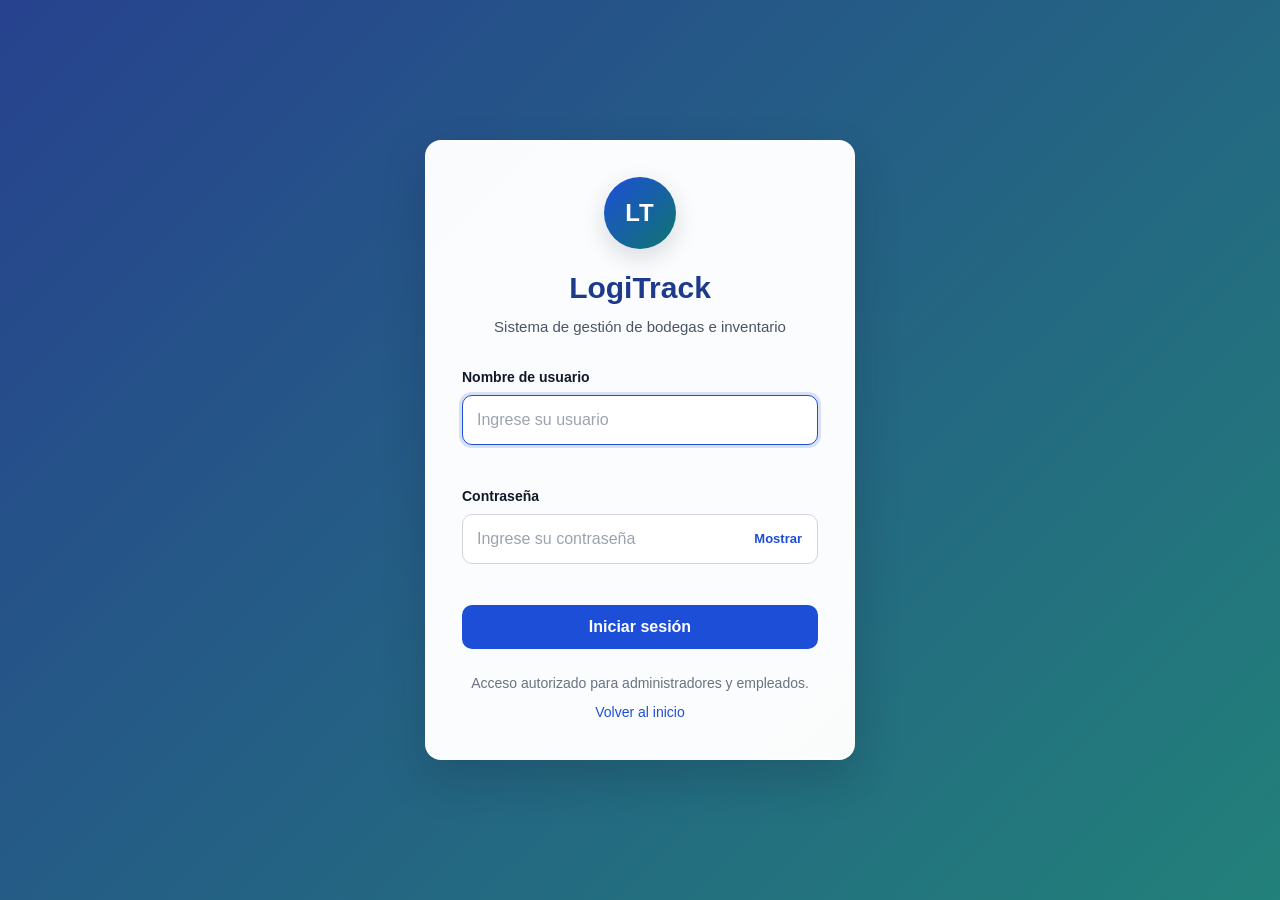
==== src/main/resources/static/bodegas.html @ cb5ee6e6 "first commit" ====
<!DOCTYPE html>
<html lang="es">
<head>
    <link rel="icon" type="image/png" href="img/favicon.png">
    <meta charset="UTF-8">

    <meta
        name="viewport"
        content="width=device-width, initial-scale=1.0"
    >

    <meta
        name="description"
        content="Gestión de bodegas del sistema LogiTrack"
    >

    <title>Bodegas | LogiTrack</title>

    <link rel="stylesheet" href="css/styles.css">
</head>

<body>

    <header class="main-header">
        <div class="header-content">

            <a href="index.html" class="brand">
                LogiTrack
            </a>

            <nav class="main-nav" aria-label="Navegación principal">
                <a href="index.html">
                    Inicio
                </a>

                <a href="bodegas.html" class="active">
                    Bodegas
                </a>

                <a href="productos.html">
                    Productos
                </a>

                <a href="movimientos.html">
                    Movimientos
                </a>

                <button
                    type="button"
                    id="logoutButton"
                    class="logout-button"
                >
                    Cerrar sesión
                </button>
            </nav>

        </div>
    </header>

    <main class="container">

        <section class="page-header">
            <div>
                <h1>Gestión de bodegas</h1>

                <p>
                    Registra y administra las bodegas disponibles en LogiTrack.
                </p>
            </div>

            <button
                type="button"
                id="newBodegaButton"
                class="primary-button"
            >
                Nueva bodega
            </button>
        </section>

        <div
            id="pageMessage"
            class="alert"
            role="alert"
            aria-live="polite"
            hidden
        ></div>

        <section class="card" aria-labelledby="formTitle">

            <div class="card-header">
                <h2 id="formTitle">
                    Registrar bodega
                </h2>
            </div>

            <form id="bodegaForm" novalidate>

                <input
                    type="hidden"
                    id="bodegaId"
                    name="bodegaId"
                >

                <div class="form-row">

                    <div class="form-group">
                        <label for="nombre">
                            Nombre
                            <span class="required">*</span>
                        </label>

                        <input
                            type="text"
                            id="nombre"
                            name="nombre"
                            placeholder="Ejemplo: Bodega Central"
                            minlength="2"
                            maxlength="100"
                            required
                            aria-describedby="nombreError"
                        >

                        <small
                            id="nombreError"
                            class="field-error"
                            aria-live="polite"
                        ></small>
                    </div>

                    <div class="form-group">
                        <label for="ubicacion">
                            Ubicación
                            <span class="required">*</span>
                        </label>

                        <input
                            type="text"
                            id="ubicacion"
                            name="ubicacion"
                            placeholder="Ejemplo: Bogotá"
                            minlength="2"
                            maxlength="150"
                            required
                            aria-describedby="ubicacionError"
                        >

                        <small
                            id="ubicacionError"
                            class="field-error"
                            aria-live="polite"
                        ></small>
                    </div>

                </div>

                <div class="form-row">

                    <div class="form-group">
                        <label for="capacidad">
                            Capacidad
                            <span class="required">*</span>
                        </label>

                        <input
                            type="number"
                            id="capacidad"
                            name="capacidad"
                            placeholder="Ejemplo: 5000"
                            min="1"
                            step="1"
                            required
                            aria-describedby="capacidadError"
                        >

                        <small
                            id="capacidadError"
                            class="field-error"
                            aria-live="polite"
                        ></small>
                    </div>

                    <div class="form-group">
                        <label for="encargadoId">
                            Encargado
                            <span class="required">*</span>
                        </label>

                        <select
                            id="encargadoId"
                            name="encargadoId"
                            required
                            aria-describedby="encargadoError"
                        >
                            <option value="">
                                Seleccione un encargado
                            </option>
                        </select>

                        <small
                            id="encargadoError"
                            class="field-error"
                            aria-live="polite"
                        ></small>
                    </div>

                </div>

                <div class="form-actions">

                    <button
                        type="submit"
                        id="saveBodegaButton"
                        class="success-button"
                    >
                        Guardar bodega
                    </button>

                    <button
                        type="button"
                        id="cancelEditButton"
                        class="secondary-button"
                        hidden
                    >
                        Cancelar edición
                    </button>

                    <button
                        type="reset"
                        id="clearFormButton"
                        class="action-button"
                    >
                        Limpiar formulario
                    </button>

                </div>

            </form>

        </section>

        <section class="card" aria-labelledby="listTitle">

            <div class="card-header">
                <div>
                    <h2 id="listTitle">
                        Bodegas registradas
                    </h2>

                    <p class="text-muted">
                        Consulta y administra las bodegas almacenadas.
                    </p>
                </div>

                <button
                    type="button"
                    id="refreshBodegasButton"
                    class="action-button"
                >
                    Actualizar lista
                </button>
            </div>

            <div class="form-row">

                <div class="form-group">
                    <label for="searchBodega">
                        Buscar bodega
                    </label>

                    <input
                        type="search"
                        id="searchBodega"
                        name="searchBodega"
                        placeholder="Buscar por nombre o ubicación"
                    >
                </div>

                <div class="form-group">
                    <label for="capacityFilter">
                        Capacidad mínima
                    </label>

                    <input
                        type="number"
                        id="capacityFilter"
                        name="capacityFilter"
                        placeholder="Ejemplo: 100"
                        min="0"
                        step="1"
                    >
                </div>

            </div>

            <div class="table-container">

                <table class="data-table">
                    <thead>
                        <tr>
                            <th scope="col">ID</th>
                            <th scope="col">Nombre</th>
                            <th scope="col">Ubicación</th>
                            <th scope="col">Capacidad</th>
                            <th scope="col">Encargado</th>
                            <th scope="col">Acciones</th>
                        </tr>
                    </thead>

                    <tbody id="bodegasTableBody">

                        <tr id="loadingRow">
                            <td colspan="6" class="no-data">
                                Cargando bodegas...
                            </td>
                        </tr>

                    </tbody>
                </table>

            </div>

            <p
                id="bodegasCounter"
                class="text-muted"
                aria-live="polite"
            >
                Total de bodegas: 0
            </p>

        </section>

        <section class="card" aria-labelledby="capacityTitle">

            <div class="card-header">
                <h2 id="capacityTitle">
                    Información de capacidad
                </h2>
            </div>

            <div class="grid grid-three-columns">

                <article class="summary-card">
                    <h3>Total de bodegas</h3>

                    <p
                        id="summaryTotalBodegas"
                        class="summary-value"
                    >
                        0
                    </p>
                </article>

                <article class="summary-card">
                    <h3>Capacidad total</h3>

                    <p
                        id="summaryTotalCapacity"
                        class="summary-value"
                    >
                        0
                    </p>
                </article>

                <article class="summary-card">
                    <h3>Capacidad promedio</h3>

                    <p
                        id="summaryAverageCapacity"
                        class="summary-value"
                    >
                        0
                    </p>
                </article>

            </div>

        </section>

    </main>

    <div
        id="deleteModal"
        class="modal"
        role="dialog"
        aria-modal="true"
        aria-labelledby="deleteModalTitle"
        hidden
    >
        <div class="modal-content">

            <div class="modal-header">
                <h2 id="deleteModalTitle">
                    Confirmar eliminación
                </h2>

                <button
                    type="button"
                    id="closeDeleteModalButton"
                    class="close-button"
                    aria-label="Cerrar ventana"
                >
                    &times;
                </button>
            </div>

            <p>
                ¿Está seguro de que desea eliminar la bodega
                <strong id="deleteBodegaName"></strong>?
            </p>

            <p class="text-danger">
                Esta operación no se puede deshacer.
            </p>

            <input
                type="hidden"
                id="deleteBodegaId"
            >

            <div class="form-actions">

                <button
                    type="button"
                    id="confirmDeleteButton"
                    class="danger-button"
                >
                    Eliminar
                </button>

                <button
                    type="button"
                    id="cancelDeleteButton"
                    class="secondary-button"
                >
                    Cancelar
                </button>

            </div>

        </div>
    </div>

    <footer class="main-footer">
        <p>
            LogiTrack S.A. — Gestión de bodegas e inventario
        </p>
    </footer>

    <noscript>
        <div class="noscript-message">
            JavaScript debe estar habilitado para administrar las bodegas.
        </div>
    </noscript>

    <script src="js/bodegas.js" defer></script>
</body>
</html>
---- src/main/resources/static/css/styles.css ----
/* =========================================================
   LogiTrack - Estilos generales del frontend
   Ruta: src/main/resources/static/css/styles.css
   ========================================================= */

/* ---------------------------------------------------------
   Variables y configuración general
   --------------------------------------------------------- */

:root {
    --color-primary: #1d4ed8;
    --color-primary-dark: #1e3a8a;
    --color-primary-light: #dbeafe;

    --color-secondary: #0f766e;
    --color-secondary-dark: #115e59;

    --color-success: #15803d;
    --color-success-light: #dcfce7;

    --color-warning: #b45309;
    --color-warning-light: #fef3c7;

    --color-danger: #b91c1c;
    --color-danger-dark: #991b1b;
    --color-danger-light: #fee2e2;

    --color-info: #0369a1;
    --color-info-light: #e0f2fe;

    --color-white: #ffffff;
    --color-background: #f3f4f6;
    --color-surface: #ffffff;
    --color-border: #d1d5db;

    --color-text: #111827;
    --color-text-secondary: #4b5563;
    --color-text-muted: #6b7280;

    --shadow-small: 0 1px 3px rgba(15, 23, 42, 0.12);
    --shadow-medium: 0 8px 24px rgba(15, 23, 42, 0.14);
    --shadow-large: 0 20px 45px rgba(15, 23, 42, 0.2);

    --border-radius-small: 6px;
    --border-radius-medium: 10px;
    --border-radius-large: 16px;

    --transition: 0.2s ease;
}

* {
    box-sizing: border-box;
    margin: 0;
    padding: 0;
}

html {
    min-height: 100%;
    scroll-behavior: smooth;
}

body {
    min-height: 100vh;
    background-color: var(--color-background);
    color: var(--color-text);
    font-family: Arial, Helvetica, sans-serif;
    font-size: 16px;
    line-height: 1.5;
}

button,
input,
select,
textarea {
    font: inherit;
}

button,
a {
    -webkit-tap-highlight-color: transparent;
}

a {
    color: var(--color-primary);
    text-decoration: none;
}

a:hover {
    color: var(--color-primary-dark);
    text-decoration: underline;
}

img {
    max-width: 100%;
    display: block;
}

/* ---------------------------------------------------------
   Clases de utilidad
   --------------------------------------------------------- */

.hidden,
[hidden] {
    display: none !important;
}

.text-center {
    text-align: center;
}

.text-right {
    text-align: right;
}

.text-success {
    color: var(--color-success);
}

.text-danger {
    color: var(--color-danger);
}

.text-muted {
    color: var(--color-text-muted);
}

.full-width {
    width: 100%;
}

.required {
    color: var(--color-danger);
}

.no-data {
    padding: 2rem 1rem;
    color: var(--color-text-muted);
    text-align: center;
}

/* ---------------------------------------------------------
   Página de inicio de sesión
   --------------------------------------------------------- */

.login-page {
    background:
        linear-gradient(
            135deg,
            rgba(30, 58, 138, 0.96),
            rgba(15, 118, 110, 0.92)
        );
}

.login-wrapper {
    display: flex;
    align-items: center;
    justify-content: center;
    min-height: 100vh;
    padding: 24px;
}

.login-container {
    width: 100%;
    max-width: 430px;
    padding: 36px;
    background-color: rgba(255, 255, 255, 0.98);
    border: 1px solid rgba(255, 255, 255, 0.7);
    border-radius: var(--border-radius-large);
    box-shadow: var(--shadow-large);
}

.login-header {
    margin-bottom: 28px;
    text-align: center;
}

.login-logo {
    display: flex;
    align-items: center;
    justify-content: center;
    width: 72px;
    height: 72px;
    margin: 0 auto 16px;
    background:
        linear-gradient(
            135deg,
            var(--color-primary),
            var(--color-secondary)
        );
    color: var(--color-white);
    border-radius: 50%;
    box-shadow: var(--shadow-medium);
    font-size: 24px;
    font-weight: bold;
    letter-spacing: 1px;
}

.login-header h1 {
    margin-bottom: 6px;
    color: var(--color-primary-dark);
    font-size: 30px;
}

.login-subtitle {
    color: var(--color-text-secondary);
    font-size: 15px;
}

.login-form {
    width: 100%;
}

.login-footer {
    margin-top: 24px;
    color: var(--color-text-muted);
    font-size: 14px;
    text-align: center;
}

.login-footer p {
    margin-bottom: 8px;
}

/* ---------------------------------------------------------
   Formularios
   --------------------------------------------------------- */

.form-group {
    margin-bottom: 18px;
}

.form-group label {
    display: block;
    margin-bottom: 7px;
    color: var(--color-text);
    font-size: 14px;
    font-weight: bold;
}

.form-group input,
.form-group select,
.form-group textarea {
    width: 100%;
    padding: 12px 14px;
    background-color: var(--color-white);
    color: var(--color-text);
    border: 1px solid var(--color-border);
    border-radius: var(--border-radius-medium);
    outline: none;
    transition:
        border-color var(--transition),
        box-shadow var(--transition),
        background-color var(--transition);
}

.form-group input::placeholder,
.form-group textarea::placeholder {
    color: #9ca3af;
}

.form-group input:focus,
.form-group select:focus,
.form-group textarea:focus {
    border-color: var(--color-primary);
    box-shadow: 0 0 0 3px rgba(29, 78, 216, 0.16);
}

.form-group input:disabled,
.form-group select:disabled,
.form-group textarea:disabled {
    background-color: #e5e7eb;
    color: var(--color-text-muted);
    cursor: not-allowed;
}

.form-group textarea {
    min-height: 100px;
    resize: vertical;
}

.form-row {
    display: grid;
    grid-template-columns: repeat(2, minmax(0, 1fr));
    gap: 16px;
}

.form-actions {
    display: flex;
    flex-wrap: wrap;
    gap: 12px;
    margin-top: 20px;
}

.field-error {
    display: block;
    min-height: 18px;
    margin-top: 5px;
    color: var(--color-danger);
    font-size: 13px;
}

.input-error {
    border-color: var(--color-danger) !important;
    box-shadow: 0 0 0 3px rgba(185, 28, 28, 0.12) !important;
}

.password-container {
    position: relative;
    display: flex;
    align-items: center;
}

.password-container input {
    padding-right: 88px;
}

.password-toggle {
    position: absolute;
    right: 8px;
    padding: 6px 8px;
    background-color: transparent;
    color: var(--color-primary);
    border: none;
    border-radius: var(--border-radius-small);
    cursor: pointer;
    font-size: 13px;
    font-weight: bold;
}

.password-toggle:hover {
    background-color: var(--color-primary-light);
}

.password-toggle:focus-visible {
    outline: 2px solid var(--color-primary);
    outline-offset: 2px;
}

/* ---------------------------------------------------------
   Botones
   --------------------------------------------------------- */

.primary-button,
.secondary-button,
.danger-button,
.success-button,
.action-button {
    display: inline-flex;
    align-items: center;
    justify-content: center;
    min-height: 42px;
    padding: 10px 18px;
    border: none;
    border-radius: var(--border-radius-medium);
    cursor: pointer;
    font-weight: bold;
    text-align: center;
    text-decoration: none;
    transition:
        background-color var(--transition),
        transform var(--transition),
        box-shadow var(--transition);
}

.primary-button {
    width: 100%;
    background-color: var(--color-primary);
    color: var(--color-white);
}

.primary-button:hover {
    background-color: var(--color-primary-dark);
    color: var(--color-white);
    text-decoration: none;
    box-shadow: var(--shadow-small);
    transform: translateY(-1px);
}

.secondary-button {
    background-color: var(--color-secondary);
    color: var(--color-white);
}

.secondary-button:hover {
    background-color: var(--color-secondary-dark);
    color: var(--color-white);
    text-decoration: none;
}

.success-button {
    background-color: var(--color-success);
    color: var(--color-white);
}

.success-button:hover {
    background-color: #166534;
    color: var(--color-white);
    text-decoration: none;
}

.danger-button {
    background-color: var(--color-danger);
    color: var(--color-white);
}

.danger-button:hover {
    background-color: var(--color-danger-dark);
    color: var(--color-white);
    text-decoration: none;
}

.action-button {
    min-height: 34px;
    padding: 7px 11px;
    background-color: var(--color-primary-light);
    color: var(--color-primary-dark);
    font-size: 13px;
}

.action-button:hover {
    background-color: #bfdbfe;
    text-decoration: none;
}

.primary-button:active,
.secondary-button:active,
.success-button:active,
.danger-button:active,
.action-button:active {
    transform: translateY(0);
}

.primary-button:disabled,
.secondary-button:disabled,
.success-button:disabled,
.danger-button:disabled,
.action-button:disabled {
    background-color: #9ca3af;
    cursor: not-allowed;
    box-shadow: none;
    transform: none;
}

.loading-indicator {
    margin-left: 8px;
    font-size: 14px;
}

/* ---------------------------------------------------------
   Mensajes y alertas
   --------------------------------------------------------- */

.login-message,
.alert {
    margin-bottom: 18px;
    padding: 12px 14px;
    border: 1px solid transparent;
    border-radius: var(--border-radius-medium);
    font-size: 14px;
}

.login-message {
    background-color: var(--color-danger-light);
    color: var(--color-danger-dark);
    border-color: #fecaca;
}

.login-message.success,
.alert-success {
    background-color: var(--color-success-light);
    color: #166534;
    border-color: #bbf7d0;
}

.login-message.error,
.alert-error {
    background-color: var(--color-danger-light);
    color: var(--color-danger-dark);
    border-color: #fecaca;
}

.alert-warning {
    background-color: var(--color-warning-light);
    color: #92400e;
    border-color: #fde68a;
}

.alert-info {
    background-color: var(--color-info-light);
    color: var(--color-info);
    border-color: #bae6fd;
}

.noscript-message {
    position: fixed;
    right: 16px;
    bottom: 16px;
    left: 16px;
    padding: 14px;
    background-color: var(--color-warning-light);
    color: #78350f;
    border: 1px solid #fbbf24;
    border-radius: var(--border-radius-medium);
    box-shadow: var(--shadow-medium);
    text-align: center;
}

/* ---------------------------------------------------------
   Encabezado y navegación
   --------------------------------------------------------- */

.main-header {
    background-color: var(--color-primary-dark);
    color: var(--color-white);
    box-shadow: var(--shadow-medium);
}

.header-content {
    display: flex;
    align-items: center;
    justify-content: space-between;
    width: min(1200px, calc(100% - 32px));
    min-height: 68px;
    margin: 0 auto;
    gap: 20px;
}

.brand {
    color: var(--color-white);
    font-size: 22px;
    font-weight: bold;
    text-decoration: none;
}

.brand:hover {
    color: var(--color-white);
    text-decoration: none;
}

.main-nav {
    display: flex;
    align-items: center;
    gap: 8px;
}

.main-nav a {
    padding: 9px 12px;
    color: #dbeafe;
    border-radius: var(--border-radius-small);
    font-size: 14px;
    font-weight: bold;
    text-decoration: none;
}

.main-nav a:hover,
.main-nav a.active {
    background-color: rgba(255, 255, 255, 0.14);
    color: var(--color-white);
}

.logout-button {
    padding: 8px 12px;
    background-color: transparent;
    color: var(--color-white);
    border: 1px solid rgba(255, 255, 255, 0.6);
    border-radius: var(--border-radius-small);
    cursor: pointer;
}

.logout-button:hover {
    background-color: var(--color-white);
    color: var(--color-primary-dark);
}

/* ---------------------------------------------------------
   Contenido principal
   --------------------------------------------------------- */

.container {
    width: min(1200px, calc(100% - 32px));
    margin: 0 auto;
    padding: 28px 0;
}

.page-header {
    display: flex;
    align-items: center;
    justify-content: space-between;
    gap: 16px;
    margin-bottom: 24px;
}

.page-header h1 {
    color: var(--color-primary-dark);
    font-size: 28px;
}

.page-header p {
    margin-top: 4px;
    color: var(--color-text-secondary);
}

.card {
    margin-bottom: 24px;
    padding: 24px;
    background-color: var(--color-surface);
    border: 1px solid #e5e7eb;
    border-radius: var(--border-radius-large);
    box-shadow: var(--shadow-small);
}

.card-header {
    display: flex;
    align-items: center;
    justify-content: space-between;
    gap: 16px;
    margin-bottom: 20px;
}

.card-header h2,
.card h2 {
    color: var(--color-primary-dark);
    font-size: 21px;
}

.grid {
    display: grid;
    gap: 20px;
}

.grid-two-columns {
    grid-template-columns: repeat(2, minmax(0, 1fr));
}

.grid-three-columns {
    grid-template-columns: repeat(3, minmax(0, 1fr));
}

.summary-card {
    padding: 20px;
    background-color: var(--color-white);
    border-left: 5px solid var(--color-primary);
    border-radius: var(--border-radius-medium);
    box-shadow: var(--shadow-small);
}

.summary-card h3 {
    margin-bottom: 8px;
    color: var(--color-text-secondary);
    font-size: 15px;
}

.summary-value {
    color: var(--color-primary-dark);
    font-size: 28px;
    font-weight: bold;
}

/* ---------------------------------------------------------
   Tablas
   --------------------------------------------------------- */

.table-container {
    width: 100%;
    overflow-x: auto;
    border: 1px solid #e5e7eb;
    border-radius: var(--border-radius-medium);
}

.data-table {
    width: 100%;
    min-width: 700px;
    border-collapse: collapse;
    background-color: var(--color-white);
}

.data-table th,
.data-table td {
    padding: 13px 14px;
    border-bottom: 1px solid #e5e7eb;
    text-align: left;
    vertical-align: middle;
}

.data-table th {
    background-color: #eff6ff;
    color: var(--color-primary-dark);
    font-size: 14px;
}

.data-table td {
    color: var(--color-text-secondary);
    font-size: 14px;
}

.data-table tbody tr:hover {
    background-color: #f9fafb;
}

.data-table tbody tr:last-child td {
    border-bottom: none;
}

.table-actions {
    display: flex;
    flex-wrap: wrap;
    gap: 7px;
}

/* ---------------------------------------------------------
   Etiquetas de estado
   --------------------------------------------------------- */

.badge {
    display: inline-block;
    padding: 4px 9px;
    border-radius: 999px;
    font-size: 12px;
    font-weight: bold;
}

.badge-success {
    background-color: var(--color-success-light);
    color: #166534;
}

.badge-warning {
    background-color: var(--color-warning-light);
    color: #92400e;
}

.badge-danger {
    background-color: var(--color-danger-light);
    color: var(--color-danger-dark);
}

.badge-info {
    background-color: var(--color-info-light);
    color: var(--color-info);
}

/* ---------------------------------------------------------
   Modal sencillo
   --------------------------------------------------------- */

.modal {
    position: fixed;
    inset: 0;
    z-index: 1000;
    display: flex;
    align-items: center;
    justify-content: center;
    padding: 20px;
    background-color: rgba(15, 23, 42, 0.65);
}

.modal-content {
    width: 100%;
    max-width: 560px;
    max-height: 90vh;
    overflow-y: auto;
    padding: 24px;
    background-color: var(--color-white);
    border-radius: var(--border-radius-large);
    box-shadow: var(--shadow-large);
}

.modal-header {
    display: flex;
    align-items: center;
    justify-content: space-between;
    gap: 12px;
    margin-bottom: 20px;
}

.modal-header h2 {
    color: var(--color-primary-dark);
}

.close-button {
    display: flex;
    align-items: center;
    justify-content: center;
    width: 34px;
    height: 34px;
    background-color: transparent;
    color: var(--color-text-secondary);
    border: none;
    border-radius: 50%;
    cursor: pointer;
    font-size: 22px;
}

.close-button:hover {
    background-color: #e5e7eb;
    color: var(--color-text);
}

/* ---------------------------------------------------------
   Pie de página
   --------------------------------------------------------- */

.main-footer {
    margin-top: 30px;
    padding: 22px 16px;
    background-color: var(--color-primary-dark);
    color: #dbeafe;
    text-align: center;
    font-size: 14px;
}

/* ---------------------------------------------------------
   Accesibilidad
   --------------------------------------------------------- */

:focus-visible {
    outline: 3px solid rgba(29, 78, 216, 0.45);
    outline-offset: 2px;
}

@media (prefers-reduced-motion: reduce) {
    *,
    *::before,
    *::after {
        scroll-behavior: auto !important;
        transition: none !important;
        animation: none !important;
    }
}

/* ---------------------------------------------------------
   Diseño adaptable
   --------------------------------------------------------- */

@media (max-width: 800px) {
    .header-content,
    .page-header,
    .card-header {
        align-items: flex-start;
        flex-direction: column;
    }

    .main-nav {
        width: 100%;
        flex-wrap: wrap;
    }

    .form-row,
    .grid-two-columns,
    .grid-three-columns {
        grid-template-columns: 1fr;
    }

    .page-header h1 {
        font-size: 24px;
    }
}

@media (max-width: 520px) {
    .login-wrapper {
        padding: 14px;
    }

    .login-container {
        padding: 26px 20px;
        border-radius: var(--border-radius-medium);
    }

    .login-logo {
        width: 62px;
        height: 62px;
        font-size: 21px;
    }

    .login-header h1 {
        font-size: 26px;
    }

    .container {
        width: min(100% - 20px, 1200px);
        padding: 20px 0;
    }

    .card {
        padding: 18px;
    }

    .form-actions {
        flex-direction: column;
    }

    .form-actions button,
    .form-actions a {
        width: 100%;
    }

    .password-container input {
        padding-right: 82px;
    }
}
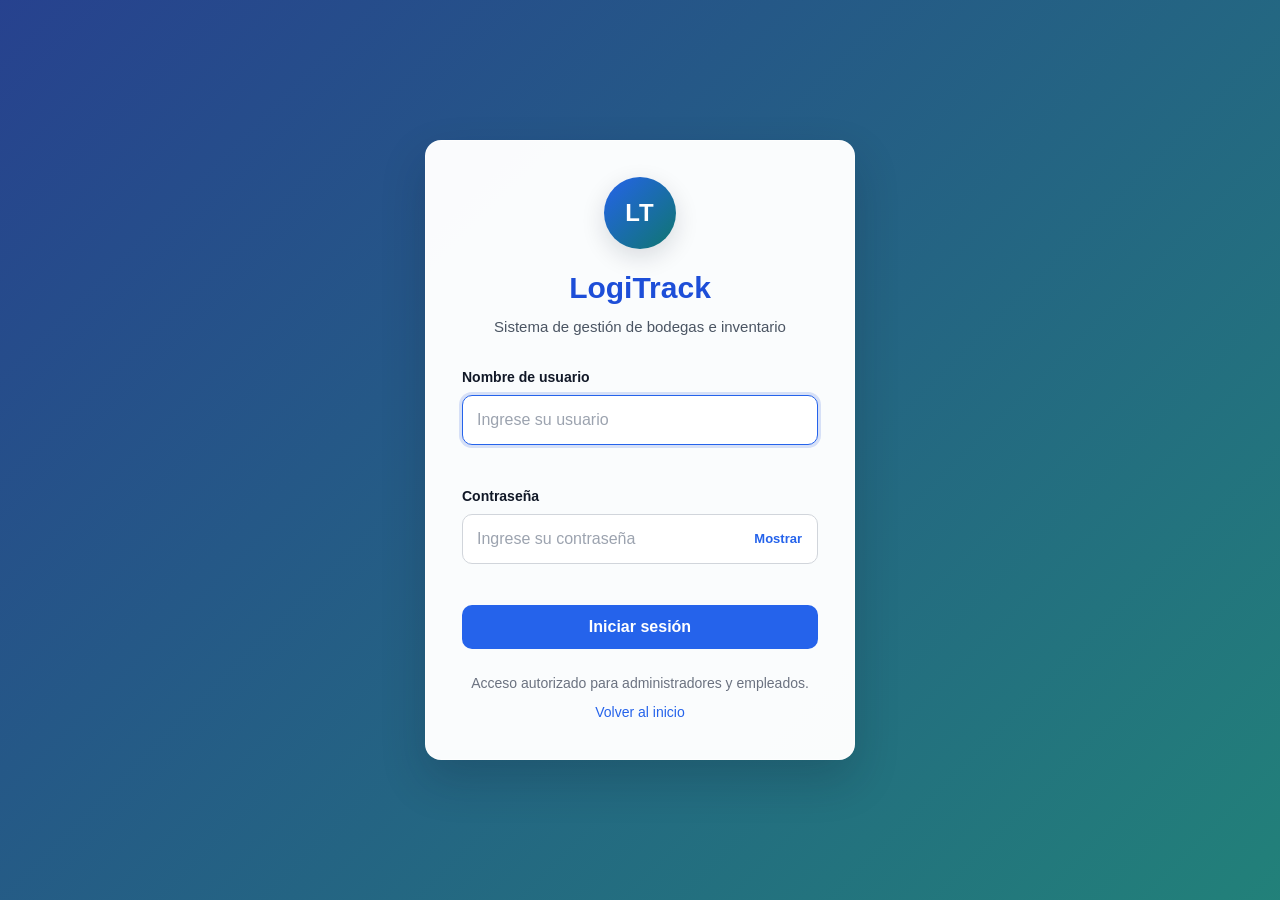
==== commit 0fe3137e: "feat: add controllers for inventory and user management, update static resources" ====
--- a/src/main/resources/static/bodegas.html
+++ b/src/main/resources/static/bodegas.html
@@ -43,6 +43,14 @@
 
                 <a href="movimientos.html">
                     Movimientos
+                </a>
+
+                <a href="auditoria.html">
+                    Auditoría
+                </a>
+
+                <a href="usuarios.html">
+                    Usuarios
                 </a>
 
                 <button
@@ -329,6 +337,36 @@
 
         </section>
 
+        <section class="card" aria-labelledby="stockTitle">
+            <div class="card-header">
+                <div>
+                    <h2 id="stockTitle">Stock por bodega</h2>
+                    <p class="text-muted">Consulta la disponibilidad de productos en cada bodega.</p>
+                </div>
+                <div class="form-group" style="min-width: 240px; margin-bottom: 0;">
+                    <label for="bodegaStockFilter">Seleccionar bodega</label>
+                    <select id="bodegaStockFilter">
+                        <option value="">Todas las bodegas</option>
+                    </select>
+                </div>
+            </div>
+
+            <div class="table-container">
+                <table class="data-table">
+                    <thead>
+                        <tr>
+                            <th scope="col">Bodega</th>
+                            <th scope="col">Producto</th>
+                            <th scope="col">Stock</th>
+                        </tr>
+                    </thead>
+                    <tbody id="stockTableBody">
+                        <tr><td colspan="3" class="no-data">Cargando stock...</td></tr>
+                    </tbody>
+                </table>
+            </div>
+        </section>
+
         <section class="card" aria-labelledby="capacityTitle">
 
             <div class="card-header">
--- a/src/main/resources/static/css/styles.css
+++ b/src/main/resources/static/css/styles.css
@@ -8,8 +8,8 @@
    --------------------------------------------------------- */
 
 :root {
-    --color-primary: #1d4ed8;
-    --color-primary-dark: #1e3a8a;
+    --color-primary: #2563eb;
+    --color-primary-dark: #1d4ed8;
     --color-primary-light: #dbeafe;
 
     --color-secondary: #0f766e;
@@ -61,9 +61,11 @@
 
 body {
     min-height: 100vh;
-    background-color: var(--color-background);
+    background:
+        radial-gradient(circle at top left, rgba(37, 99, 235, 0.16), transparent 22%),
+        var(--color-background);
     color: var(--color-text);
-    font-family: Arial, Helvetica, sans-serif;
+    font-family: "Segoe UI", Roboto, Arial, sans-serif;
     font-size: 16px;
     line-height: 1.5;
 }
@@ -510,7 +512,10 @@
    --------------------------------------------------------- */
 
 .main-header {
-    background-color: var(--color-primary-dark);
+    position: sticky;
+    top: 0;
+    z-index: 10;
+    background: linear-gradient(135deg, var(--color-primary-dark), #0f172a);
     color: var(--color-white);
     box-shadow: var(--shadow-medium);
 }
@@ -603,7 +608,7 @@
 .card {
     margin-bottom: 24px;
     padding: 24px;
-    background-color: var(--color-surface);
+    background: linear-gradient(180deg, rgba(255,255,255,0.98), rgba(248,250,252,0.96));
     border: 1px solid #e5e7eb;
     border-radius: var(--border-radius-large);
     box-shadow: var(--shadow-small);
@@ -638,7 +643,7 @@
 
 .summary-card {
     padding: 20px;
-    background-color: var(--color-white);
+    background: linear-gradient(145deg, var(--color-white), #eff6ff);
     border-left: 5px solid var(--color-primary);
     border-radius: var(--border-radius-medium);
     box-shadow: var(--shadow-small);
@@ -845,6 +850,13 @@
         flex-wrap: wrap;
     }
 
+    .main-nav a,
+    .logout-button {
+        width: 100%;
+        justify-content: center;
+        text-align: center;
+    }
+
     .form-row,
     .grid-two-columns,
     .grid-three-columns {
@@ -857,6 +869,10 @@
 }
 
 @media (max-width: 520px) {
+    .header-content {
+        width: min(100% - 20px, 1200px);
+    }
+
     .login-wrapper {
         padding: 14px;
     }
@@ -894,6 +910,10 @@
         width: 100%;
     }
 
+    .table-container {
+        border-radius: var(--border-radius-small);
+    }
+
     .password-container input {
         padding-right: 82px;
     }
